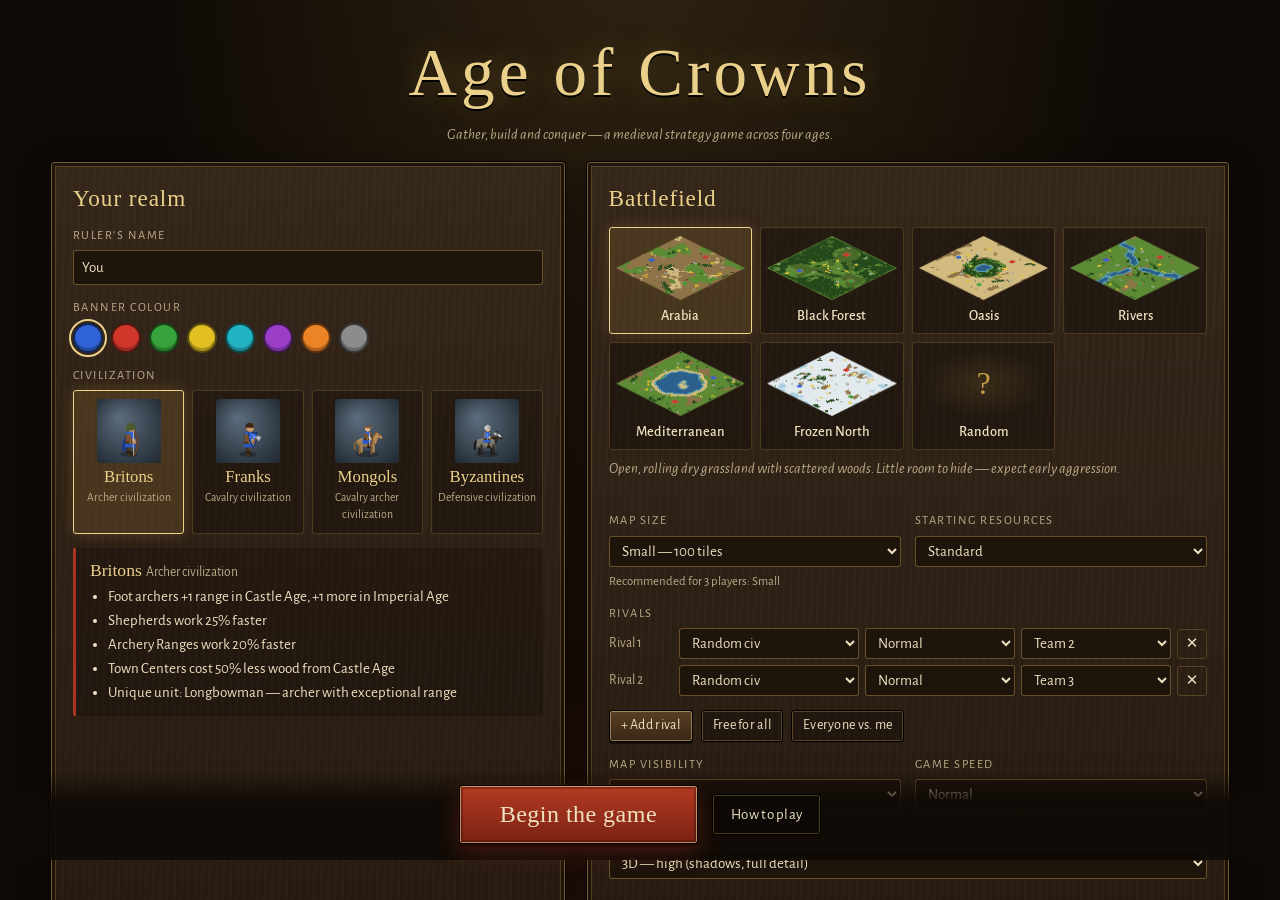
==== age-of-crowns/index.html @ 831b09b2 "Add Age of Crowns, a 3D browser RTS game, at /age-of-crowns/ Co-Authored-By: Claude Opus 5.5 <norepl" ====
<!doctype html>
<html lang="en">
<head>
<meta charset="utf-8">
<meta name="viewport" content="width=device-width, initial-scale=1, viewport-fit=cover">
<title>Age of Crowns</title>
<link rel="manifest" href="manifest.webmanifest">
<meta name="theme-color" content="#2d1f13">
<meta name="mobile-web-app-capable" content="yes">
<meta name="apple-mobile-web-app-capable" content="yes">
<meta name="apple-mobile-web-app-status-bar-style" content="black-translucent">
<link rel="apple-touch-icon" href="icons/apple-touch-icon.png">
<link rel="icon" href="icons/icon-192.png">
<link rel="preconnect" href="https://fonts.googleapis.com">
<link rel="preconnect" href="https://fonts.gstatic.com" crossorigin>
<link rel="stylesheet" href="https://fonts.googleapis.com/css2?family=IM+Fell+English+SC&family=Alegreya+Sans:ital,wght@0,400;0,500;0,700;1,400&display=swap">
<link rel="stylesheet" href="css/style.css">
</head>
<body>
<!-- ======================= MAIN MENU ======================= -->
<main id="menu">
  <header class="menu-head">
    <h1>Age of Crowns</h1>
    <p>Gather, build and conquer — a medieval strategy game across four ages.</p>
  </header>
  <div class="menu-grid">
    <section class="panel">
      <h2>Your realm</h2>
      <label class="field"><span>Ruler's name</span><input id="p-name" maxlength="24" autocomplete="off"></label>
      <div class="field"><span>Banner colour</span><div id="color-pick" class="swatches"></div></div>
      <div class="field"><span>Civilization</span><div id="civ-cards" class="civ-cards"></div></div>
      <div id="civ-detail" class="civ-detail"></div>
    </section>
    <section class="panel">
      <h2>Battlefield</h2>
      <div id="map-cards" class="map-cards"></div>
      <p id="map-desc" class="map-desc"></p>
      <div class="row2">
        <label class="field"><span>Map size</span>
          <select id="size-sel"><option value="tiny">Tiny — 80 tiles</option><option value="small">Small — 100 tiles</option><option value="medium">Medium — 120 tiles</option><option value="large">Large — 144 tiles</option></select>
          <small id="size-hint"></small></label>
        <label class="field"><span>Starting resources</span>
          <select id="res-sel"><option value="standard">Standard</option><option value="high">High</option><option value="deathmatch">Deathmatch</option></select></label>
      </div>
      <div class="field"><span>Rivals</span>
        <div id="opp-list"></div>
        <div class="opp-actions"><button id="opp-add" class="btn small">+ Add rival</button><button id="ffa" class="btn small ghost">Free for all</button><button id="all-vs-me" class="btn small ghost">Everyone vs. me</button></div>
      </div>
      <div class="row2">
        <label class="field"><span>Map visibility</span>
          <select id="reveal-sel"><option value="normal">Fog of war</option><option value="explored">Explored</option><option value="all">All visible</option></select></label>
        <label class="field"><span>Game speed</span>
          <select id="mspeed-sel"><option value="1">Slow</option><option value="1.5">Normal</option><option value="2">Fast</option><option value="3">Very fast</option></select></label>
      </div>
      <label class="field"><span>Graphics</span>
        <select id="gfx-sel"><option value="high">3D — high (shadows, full detail)</option><option value="medium">3D — medium</option><option value="low">3D — low (no shadows)</option><option value="2d">Classic 2D</option></select></label>
    </section>
  </div>
  <div class="menu-actions">
    <button id="start-btn" class="btn big">Begin the game</button>
    <button id="howto-btn" class="btn ghost">How to play</button>
  </div>
  <section id="howto" class="panel howto" hidden>
    <h2>How to play</h2>
    <div class="howto-cols">
      <div>
        <h3>Economy</h3>
        <p>Select villagers and right-click sheep, berries, trees, gold or stone to gather. Build a Lumber Camp, Mining Camp or Mill next to resources so villagers walk less. Farms give endless food once the hunt runs out.</p>
        <p>Houses each support 5 population. Advance through the Feudal, Castle and Imperial Ages at the Town Center once you own two buildings of the current age.</p>
        <h3>Victory</h3>
        <p>Destroy every enemy unit and building, or build a Wonder and keep it standing for five minutes.</p>
      </div>
      <div>
        <h3>Controls</h3>
        <dl class="keys">
          <dt>Left click / drag</dt><dd>Select; double-click selects all of a type on screen</dd>
          <dt>Right click</dt><dd>Move, attack, gather, build, repair, set rally point</dd>
          <dt>Shift + right click</dt><dd>Queue orders and waypoints</dd>
          <dt>Ctrl + right click</dt><dd>Attack-move</dd>
          <dt>Alt + right click</dt><dd>Garrison into a building</dd>
          <dt>Q W E R T / A S D F G / Z X C V B</dt><dd>Command grid hotkeys</dd>
          <dt>Ctrl + 1–9, then 1–9</dt><dd>Create and recall control groups</dd>
          <dt>. and ,</dt><dd>Next idle villager / all idle military</dd>
          <dt>H · Space · Del</dt><dd>Town Center · centre on selection · delete</dd>
          <dt>Arrows, screen edge, middle drag</dt><dd>Scroll; mouse wheel zooms</dd>
          <dt>F3 · F4 · F10 · + / −</dt><dd>Pause · scores · menu · game speed</dd>
        </dl>
        <h3>Touch screens</h3>
        <dl class="keys">
          <dt>Tap</dt><dd>Select; with units selected, tap the ground, a resource or an enemy to give the order</dd>
          <dt>Drag · pinch</dt><dd>Scroll the map · zoom</dd>
          <dt>Long-press, then drag</dt><dd>Draw a selection box (long-press alone selects all of that type)</dd>
          <dt>Double-tap a unit</dt><dd>Select all of that type on screen</dd>
          <dt>Placing a building</dt><dd>Drag the outline into place and lift your finger to build</dd>
          <dt>Long-press a button</dt><dd>Read what it does</dd>
        </dl>
      </div>
    </div>
  </section>
  <p class="small-screen-note">On a phone, turn it sideways for the best view of the battlefield.</p>
</main>

<!-- ======================= GAME ======================= -->
<div id="game" hidden>
  <canvas id="view"></canvas>
  <div id="hud">
    <div id="topbar"></div>
    <div id="notices" aria-live="polite"></div>
    <div id="scores"></div>
    <div id="bottom"></div>
    <div id="fps" hidden></div>
  </div>
  <div id="tooltip"></div>
</div>

<!-- ======================= PAUSE / SETTINGS ======================= -->
<div id="pause" class="overlay" hidden>
  <div class="panel modal">
    <h2 class="pause-title">Paused</h2>
    <div class="modal-actions">
      <button class="btn" data-act="resume">Resume</button>
      <button class="btn ghost" data-act="restart">Restart (new map)</button>
      <button class="btn ghost" data-act="resign">Resign</button>
      <button class="btn ghost" data-act="quit">Quit to main menu</button>
    </div>
    <h3>Settings</h3>
    <div class="settings">
      <label><span>Sound effects</span><input id="set-sfx" type="range" min="0" max="1" step="0.05"></label>
      <label><span>Music volume</span><input id="set-music" type="range" min="0" max="0.6" step="0.02"></label>
      <label class="chk"><input id="set-musicon" type="checkbox"> <span>Music</span></label>
      <label class="chk"><input id="set-edge" type="checkbox"> <span>Scroll at screen edge</span></label>
      <label><span>Scroll speed</span><input id="set-scroll" type="range" min="400" max="1800" step="50"></label>
      <label><span>Health bars</span><select id="set-hp"><option value="damaged">Selected &amp; damaged</option><option value="all">Always</option><option value="selected">Selected only</option></select></label>
      <label class="chk"><input id="set-hidpi" type="checkbox"> <span>Sharp rendering on high-DPI screens (slower)</span></label>
      <label class="chk"><input id="set-fps" type="checkbox"> <span>Show performance counter</span></label>
      <label><span>Graphics (next game)</span><select id="set-gfx"><option value="high">3D — high</option><option value="medium">3D — medium</option><option value="low">3D — low</option><option value="2d">Classic 2D</option></select></label>
    </div>
  </div>
</div>

<!-- ======================= END SCREEN ======================= -->
<div id="endscreen" class="overlay" hidden>
  <div class="panel modal wide">
    <h2 class="end-title">Victory</h2>
    <p class="end-reason"></p>
    <div class="end-table"></div>
    <h3>Population over time</h3>
    <canvas class="timeline" width="760" height="180"></canvas>
    <div class="modal-actions">
      <button class="btn" id="end-again">Play again</button>
      <button class="btn ghost" id="end-continue">Keep playing</button>
      <button class="btn ghost" id="end-menu">Main menu</button>
    </div>
  </div>
</div>

<script src="js/config.js"></script>
<script src="js/util.js"></script>
<script src="js/entities.js"></script>
<script src="js/path.js"></script>
<script src="js/map.js"></script>
<script src="js/game.js"></script>
<script src="js/ai.js"></script>
<script src="js/gfx.js"></script>
<script src="js/sprites_units.js"></script>
<script src="js/sprites_buildings.js"></script>
<script src="js/sprites_world.js"></script>
<script src="js/icons.js"></script>
<script src="js/render.js"></script>
<script src="js/vendor/three.min.js"></script>
<script src="js/r3d/core.js"></script>
<script src="js/r3d/terrain.js"></script>
<script src="js/r3d/models.js"></script>
<script src="js/r3d/units3d.js"></script>
<script src="js/r3d/render3d.js"></script>
<script src="js/audio.js"></script>
<script src="js/ui.js"></script>
<script src="js/input.js"></script>
<script src="js/main.js"></script>
</body>
</html>
---- age-of-crowns/css/style.css ----
/* Layout concept: a carved walnut command desk framing the battlefield —
   brass-trimmed wooden panels, parchment text, one crimson accent. */
:root {
  --wood-0: #0f0a06;
  --wood-1: #1d140c;
  --wood-2: #2d1f13;
  --wood-3: #3f2c1b;
  --brass: #c49a45;
  --brass-l: #ead08a;
  --parch: #efe2c0;
  --parch-d: #b9a986;
  --ink: #2a1f15;
  --crimson: #a8331f;
  --moss: #6f9a3e;
  --warn: #e2b33c;
  --font-display: 'IM Fell English SC', 'Palatino Linotype', Georgia, serif;
  --font-body: 'Alegreya Sans', 'Segoe UI', system-ui, sans-serif;
  color-scheme: dark;
}
* { box-sizing: border-box; }
html, body { height: 100%; margin: 0; }
body {
  background: var(--wood-0);
  color: var(--parch);
  font: 15px/1.4 var(--font-body);
  overflow: hidden;
  -webkit-font-smoothing: antialiased;
}
button, select, input { font: inherit; color: inherit; }
button { cursor: pointer; }
:focus-visible { outline: 2px solid var(--brass-l); outline-offset: 2px; }
[hidden] { display: none !important; }

/* ---------------------------------------------------------------- panels & buttons */
.panel {
  background:
    linear-gradient(180deg, rgba(255,235,190,0.04), rgba(0,0,0,0.12)),
    repeating-linear-gradient(92deg, rgba(255,255,255,0.012) 0 3px, rgba(0,0,0,0.03) 3px 7px),
    var(--wood-2);
  border: 1px solid #000;
  box-shadow: inset 0 0 0 1px rgba(196,154,69,0.55), inset 0 0 0 4px var(--wood-1), inset 0 0 0 5px rgba(196,154,69,0.25), 0 10px 30px rgba(0,0,0,0.5);
  border-radius: 4px;
  padding: 20px 22px;
}
h1, h2, h3 { font-family: var(--font-display); font-weight: 400; color: var(--brass-l); text-wrap: balance; margin: 0; }
h2 { font-size: 1.45rem; letter-spacing: 0.04em; margin-bottom: 12px; }
h3 { font-size: 1.1rem; margin: 14px 0 6px; }
.btn {
  background: linear-gradient(180deg, #5a3f24, #3a2716);
  border: 1px solid #000;
  box-shadow: inset 0 0 0 1px rgba(234,208,138,0.5), 0 2px 0 rgba(0,0,0,0.5);
  color: var(--parch);
  padding: 9px 18px;
  border-radius: 3px;
  letter-spacing: 0.02em;
  transition: filter .12s, transform .06s;
}
.btn:hover { filter: brightness(1.18); }
.btn:active { transform: translateY(1px); }
.btn:disabled { opacity: .45; cursor: default; filter: none; }
.btn.ghost { background: rgba(0,0,0,0.25); box-shadow: inset 0 0 0 1px rgba(196,154,69,0.35); }
.btn.small { padding: 5px 11px; font-size: 0.88rem; }
.btn.big {
  font-family: var(--font-display); font-size: 1.5rem; padding: 12px 40px;
  background: linear-gradient(180deg, #b53a22, #7a2214);
  box-shadow: inset 0 0 0 1px rgba(255,210,150,0.6), inset 0 0 0 3px rgba(0,0,0,0.25), 0 3px 0 #2a0a04, 0 8px 22px rgba(168,51,31,0.35);
}
select, input[type=text], input:not([type]) {
  background: var(--wood-1); border: 1px solid rgba(196,154,69,0.45); border-radius: 3px; padding: 6px 8px; min-width: 0;
}

/* ---------------------------------------------------------------- menu */
#menu {
  height: 100%;
  overflow-y: auto;
  padding: 26px max(16px, env(safe-area-inset-right, 0px)) 40px max(16px, env(safe-area-inset-left, 0px));
  background:
    radial-gradient(ellipse at 50% -10%, rgba(196,154,69,0.18), transparent 55%),
    radial-gradient(ellipse at 50% 120%, rgba(168,51,31,0.18), transparent 50%),
    var(--wood-0);
}
.menu-head { text-align: center; margin: 0 auto 16px; }
.menu-head h1 { font-size: clamp(2.4rem, 6vw, 4.2rem); letter-spacing: 0.06em; text-shadow: 0 2px 0 #000, 0 0 30px rgba(196,154,69,0.35); }
.menu-head p { color: var(--parch-d); margin: 4px 0 0; font-style: italic; }
.menu-grid { display: grid; grid-template-columns: minmax(0, 1fr) minmax(0, 1.25fr); gap: 20px; max-width: 1180px; margin: 0 auto; }
.field { display: flex; flex-direction: column; gap: 6px; margin-bottom: 14px; min-width: 0; }
.field > span { font-size: 0.78rem; text-transform: uppercase; letter-spacing: 0.12em; color: var(--parch-d); }
.field small { color: var(--parch-d); font-size: 0.8rem; }
.row2 { display: grid; grid-template-columns: 1fr 1fr; gap: 14px; }
.swatches { display: flex; gap: 8px; flex-wrap: wrap; }
.swatch { width: 30px; height: 30px; border-radius: 50%; border: 2px solid rgba(0,0,0,0.6); box-shadow: inset 0 -3px 0 rgba(0,0,0,0.25); }
.swatch.on { outline: 2px solid var(--brass-l); outline-offset: 2px; }
.civ-cards { display: grid; grid-template-columns: repeat(4, minmax(0, 1fr)); gap: 8px; }
.civ-card {
  display: flex; flex-direction: column; align-items: center; gap: 2px; padding: 8px 4px 9px;
  background: rgba(0,0,0,0.25); border: 1px solid rgba(196,154,69,0.25); border-radius: 3px; text-align: center;
}
.civ-card img { width: 64px; height: 64px; border-radius: 3px; image-rendering: auto; }
.civ-card b { font-family: var(--font-display); font-weight: 400; font-size: 1.05rem; color: var(--brass-l); }
.civ-card span { font-size: 0.74rem; color: var(--parch-d); }
.civ-card.on { background: rgba(196,154,69,0.16); border-color: var(--brass-l); box-shadow: 0 0 14px rgba(196,154,69,0.25); }
.civ-detail { background: rgba(0,0,0,0.22); border-left: 3px solid var(--crimson); padding: 10px 14px; border-radius: 2px; }
.civ-detail h3 { margin: 0 0 4px; }
.civ-detail small { font-family: var(--font-body); color: var(--parch-d); font-size: 0.85rem; }
.civ-detail ul { margin: 0; padding-left: 18px; }
.civ-detail li { margin: 3px 0; }
.map-cards { display: grid; grid-template-columns: repeat(auto-fill, minmax(118px, 1fr)); gap: 8px; }
.map-card { background: rgba(0,0,0,0.3); border: 1px solid rgba(196,154,69,0.25); border-radius: 3px; padding: 6px 6px 7px; display: flex; flex-direction: column; align-items: center; gap: 4px; }
.map-card canvas, .map-card .rand { width: 100%; max-width: 132px; aspect-ratio: 132 / 70; display: block; }
.map-card .rand { display: grid; place-items: center; font-family: var(--font-display); font-size: 2rem; color: var(--brass); background: radial-gradient(ellipse, rgba(196,154,69,0.15), transparent 70%); }
.map-card b { font-weight: 500; font-size: 0.9rem; }
.map-card.on { border-color: var(--brass-l); background: rgba(196,154,69,0.14); box-shadow: 0 0 14px rgba(196,154,69,0.22); }
.map-desc { color: var(--parch-d); min-height: 2.8em; margin: 8px 0 12px; font-style: italic; }
#opp-list { display: flex; flex-direction: column; gap: 6px; }
.opp { display: grid; grid-template-columns: 64px minmax(0, 1.2fr) minmax(0, 1fr) minmax(0, 1fr) 30px; gap: 6px; align-items: center; }
.opp-n { font-size: 0.85rem; color: var(--parch-d); }
.opp-del { background: none; border: 1px solid rgba(196,154,69,0.3); border-radius: 3px; height: 30px; }
.opp-del:disabled { opacity: 0.3; }
.opp-actions { display: flex; gap: 8px; flex-wrap: wrap; margin-top: 8px; }
.menu-actions { position: sticky; bottom: 0; z-index: 5; display: flex; justify-content: center; gap: 14px; margin: 18px -16px 18px; padding: 14px 16px 16px; flex-wrap: wrap; align-items: center; background: linear-gradient(180deg, rgba(15,10,6,0), rgba(15,10,6,0.92) 35%); }
.howto { max-width: 1180px; margin: 0 auto; }
.howto-cols { display: grid; grid-template-columns: 1fr 1fr; gap: 28px; }
.howto p { margin: 4px 0 10px; max-width: 65ch; }
.keys { display: grid; grid-template-columns: auto 1fr; gap: 5px 14px; margin: 0; }
.keys dt { font-weight: 700; color: var(--brass-l); font-size: 0.9rem; }
.keys dd { margin: 0; }
.small-screen-note { display: none; text-align: center; color: var(--parch-d); }
body.touch .small-screen-note { display: block; }

/* ---------------------------------------------------------------- game */
#game, #view { position: fixed; inset: 0; }
#view { display: block; width: 100%; height: 100%; }
#hud { position: fixed; inset: 0; pointer-events: none; }
#hud > * { pointer-events: auto; }
#topbar {
  position: absolute; top: 0; left: 0; right: 0; height: 40px;
  display: flex; align-items: center; justify-content: space-between; gap: 12px;
  padding: 0 max(12px, env(safe-area-inset-right, 0px)) 0 max(12px, env(safe-area-inset-left, 0px));
  background: linear-gradient(180deg, #3a2816, #24180d);
  border-bottom: 2px solid #000;
  box-shadow: inset 0 -1px 0 rgba(196,154,69,0.55), 0 3px 12px rgba(0,0,0,0.45);
  font-variant-numeric: tabular-nums;
}
.res-row { display: flex; align-items: center; gap: 4px; min-width: 0; }
.res { display: flex; align-items: center; gap: 5px; padding: 3px 10px 3px 6px; background: rgba(0,0,0,0.3); border: 1px solid rgba(196,154,69,0.22); border-radius: 3px; min-width: 76px; font-weight: 700; font-size: 1.02rem; }
.res img { width: 20px; height: 20px; }
.res.housed span { color: #ff8a6a; }
.idle-btn { background: rgba(0,0,0,0.3); border: 1px solid rgba(196,154,69,0.22); border-radius: 3px; padding: 3px 9px; font-size: 0.9rem; color: var(--parch-d); }
.idle-btn.has { color: #fff; border-color: var(--warn); box-shadow: 0 0 8px rgba(226,179,60,0.4); }
.age-block { text-align: center; line-height: 1.05; }
#age-label { font-family: var(--font-display); font-size: 1.3rem; color: var(--brass-l); }
#age-prog { font-size: 0.72rem; color: var(--parch-d); min-height: 0.8em; }
.top-right { display: flex; align-items: center; gap: 6px; }
.top-right button, .top-right select { background: rgba(0,0,0,0.3); border: 1px solid rgba(196,154,69,0.3); border-radius: 3px; padding: 3px 9px; font-size: 0.9rem; }
#clock { font-weight: 700; min-width: 58px; text-align: right; margin-right: 4px; }

#notices { position: absolute; top: 50px; left: 50%; transform: translateX(-50%); display: flex; flex-direction: column; align-items: center; gap: 4px; pointer-events: none; width: min(640px, 92vw); }
.notice { background: rgba(15,10,6,0.82); border: 1px solid rgba(196,154,69,0.35); padding: 5px 14px; border-radius: 3px; font-size: 0.95rem; text-align: center; text-shadow: 0 1px 0 #000; transition: opacity .5s; }
.notice.alert { border-color: #e04a30; color: #ffb4a0; font-weight: 700; }
.notice.warn { color: #ffe08a; }
.notice.good { color: #c4f0a0; border-color: rgba(111,154,62,0.6); }
.notice.tip { color: var(--parch-d); font-style: italic; }
.notice.fade { opacity: 0; }

#scores { position: absolute; top: 48px; right: 10px; min-width: 220px; padding: 10px 12px; background: rgba(15,10,6,0.88); border: 1px solid rgba(196,154,69,0.4); border-radius: 3px; display: none; font-variant-numeric: tabular-nums; }
#scores.show { display: block; }
#scores h4 { margin: 0 0 6px; font-family: var(--font-display); font-weight: 400; color: var(--brass-l); font-size: 1.05rem; }
.sc-row { display: grid; grid-template-columns: 12px 1fr auto auto; gap: 8px; align-items: center; padding: 2px 0; font-size: 0.92rem; }
.sc-row i { width: 12px; height: 12px; border-radius: 2px; }
.sc-row em { color: var(--parch-d); font-size: 0.8rem; }
.sc-row.dead { opacity: 0.45; text-decoration: line-through; }

#bottom {
  position: absolute; left: 0; right: 0; bottom: 0; height: 192px;
  display: grid; grid-template-columns: 300px minmax(0, 1fr) 324px; gap: 0;
  background:
    repeating-linear-gradient(92deg, rgba(255,255,255,0.015) 0 3px, rgba(0,0,0,0.035) 3px 8px),
    linear-gradient(180deg, #3a2816, #1c130b);
  border-top: 2px solid #000;
  box-shadow: inset 0 1px 0 rgba(196,154,69,0.6), 0 -4px 16px rgba(0,0,0,0.5);
  padding-bottom: env(safe-area-inset-bottom, 0px);
}
#bottom > * { min-width: 0; }
#cmd-wrap { padding: 8px 10px 10px 12px; border-right: 1px solid rgba(196,154,69,0.25); }
#cmd-title { font-family: var(--font-display); color: var(--brass-l); font-size: 1rem; height: 20px; white-space: nowrap; overflow: hidden; text-overflow: ellipsis; }
#cmd-grid { display: grid; grid-template-columns: repeat(5, 52px); grid-auto-rows: 52px; gap: 3px; margin-top: 4px; }
.cmd { position: relative; padding: 0; border: 1px solid #000; border-radius: 2px; background: #1a120a; box-shadow: inset 0 0 0 1px rgba(196,154,69,0.5); overflow: hidden; }
.cmd img { width: 100%; height: 100%; display: block; }
.cmd .hk { position: absolute; left: 2px; bottom: 1px; font-size: 10px; font-weight: 700; color: #fff; text-shadow: 0 0 3px #000, 0 0 2px #000; font-style: normal; }
.cmd .badge { position: absolute; right: 2px; top: 1px; font-size: 12px; font-weight: 700; font-style: normal; color: #fff; text-shadow: 0 0 3px #000, 0 0 2px #000; }
.cmd .prog { position: absolute; left: 0; bottom: 0; height: 4px; background: var(--brass-l); width: 0; text-decoration: none; }
.cmd:hover { box-shadow: inset 0 0 0 2px var(--brass-l); }
.cmd.dis img { filter: grayscale(0.85) brightness(0.6); }
.cmd.locked img { filter: grayscale(1) brightness(0.4); }
.cmd.active { box-shadow: inset 0 0 0 3px #8ff070, 0 0 14px rgba(127,224,96,0.8); }
.cmd.active img { filter: brightness(1.25); }
.cmd:active, .cmd.pressed { transform: scale(0.9); filter: brightness(1.45); box-shadow: inset 0 0 0 2px var(--brass-l), 0 0 12px rgba(234,208,138,0.7); }
.cmd { transition: transform .08s, filter .12s; }
#mode-hint {
  position: absolute; left: 50%; bottom: 204px; transform: translateX(-50%); max-width: min(720px, 92vw);
  padding: 7px 16px; border-radius: 3px; text-align: center; pointer-events: none;
  background: rgba(15,10,6,0.9); border: 1px solid #7fe060; box-shadow: 0 0 14px rgba(127,224,96,0.35);
  font-size: 0.95rem; color: var(--parch);
}
#mode-hint b { color: #b8f09a; font-weight: 700; }
.cmd.empty { background: rgba(0,0,0,0.25); box-shadow: inset 0 0 0 1px rgba(196,154,69,0.12); pointer-events: none; }
.cmd.empty .hk, .cmd.empty img { display: none; }

#info { padding: 12px 16px; overflow: hidden; }
.info-empty .civ-name { font-family: var(--font-display); color: var(--brass-l); font-size: 1.15rem; margin-bottom: 4px; }
.info-empty ul { margin: 0; padding-left: 18px; color: var(--parch-d); font-size: 0.9rem; columns: 2; column-gap: 26px; }
.info-single { display: flex; gap: 14px; align-items: flex-start; height: 100%; }
.portrait { flex: none; width: 92px; height: 92px; border: 1px solid #000; box-shadow: inset 0 0 0 1px rgba(196,154,69,0.55); border-radius: 2px; overflow: hidden; background: #111; }
.portrait img { width: 100%; height: 100%; }
.res-portrait { display: grid; place-items: center; background: radial-gradient(#4a3a24, #1a120a); }
.res-portrait img { width: 56px; height: 56px; }
.meta { flex: 1; min-width: 0; }
.meta .name { font-family: var(--font-display); font-size: 1.25rem; color: var(--brass-l); white-space: nowrap; overflow: hidden; text-overflow: ellipsis; }
.meta .owner { font-family: var(--font-body); font-size: 0.85rem; margin-left: 6px; }
.hp { position: relative; height: 16px; background: #220d08; border: 1px solid #000; border-radius: 2px; margin: 6px 0; max-width: 300px; }
.hp div { height: 100%; border-radius: 1px; }
.hp span { position: absolute; inset: 0; text-align: center; font-size: 0.78rem; line-height: 14px; font-weight: 700; text-shadow: 0 1px 1px #000; font-variant-numeric: tabular-nums; }
.stats { display: flex; gap: 4px 14px; flex-wrap: wrap; font-size: 0.95rem; font-variant-numeric: tabular-nums; }
.stats span b { font-weight: 400; font-size: 0.72rem; text-transform: uppercase; letter-spacing: 0.08em; color: var(--parch-d); margin-right: 4px; }
.bonus { font-size: 0.82rem; color: #f0c070; margin-top: 2px; }
.status { color: var(--parch-d); font-size: 0.92rem; margin-top: 3px; }
.status.wonder { color: #ffd76a; font-weight: 700; }
.big-amount { display: flex; align-items: center; gap: 8px; font-size: 1.4rem; font-weight: 700; margin-top: 10px; }
.big-amount img { width: 28px; height: 28px; }
.queue { flex: none; width: 250px; }
.q-main { display: flex; gap: 8px; align-items: center; cursor: pointer; }
.q-main img { width: 46px; height: 46px; border: 1px solid #000; box-shadow: inset 0 0 0 1px rgba(196,154,69,0.5); }
.q-main > div { flex: 1; min-width: 0; }
.q-name { font-size: 0.92rem; }
.q-name em { color: #ff9a7a; font-style: normal; font-size: 0.8rem; }
.q-bar { height: 8px; background: #1a120a; border: 1px solid #000; margin-top: 4px; }
.q-bar div { height: 100%; background: linear-gradient(90deg, #c49a45, #ead08a); }
.q-rest { display: flex; flex-wrap: wrap; gap: 3px; margin-top: 6px; }
.q-rest img { width: 32px; height: 32px; border: 1px solid #000; cursor: pointer; }
.info-multi { display: flex; flex-wrap: wrap; gap: 3px; align-content: flex-start; max-height: 168px; overflow: hidden; }
.mini { position: relative; width: 40px; height: 44px; border: 1px solid #000; background: #111; cursor: pointer; }
.mini img { width: 40px; height: 40px; display: block; }
.mini i { position: absolute; left: 0; bottom: 0; height: 4px; }
.more { align-self: center; padding: 0 8px; color: var(--parch-d); }

#mini-wrap { position: relative; padding: 8px 10px; border-left: 1px solid rgba(196,154,69,0.25); display: flex; flex-direction: column; align-items: center; gap: 4px; }
#minimap { width: 300px; height: 160px; cursor: pointer; background: radial-gradient(ellipse, #0e0a06 60%, transparent 61%); }
.mini-btns { display: flex; gap: 4px; }
.mini-btns button { background: rgba(0,0,0,0.35); border: 1px solid rgba(196,154,69,0.3); border-radius: 3px; padding: 1px 9px; font-size: 0.8rem; }

#tooltip {
  position: fixed; left: 0; top: 0; max-width: 320px; pointer-events: none; z-index: 30;
  background: rgba(20,13,7,0.96); border: 1px solid var(--brass); border-radius: 3px; padding: 8px 11px;
  box-shadow: 0 6px 20px rgba(0,0,0,0.6); opacity: 0; transition: opacity .08s; font-size: 0.9rem;
}
#tooltip.show { opacity: 1; }
#tooltip h4 { margin: 0 0 4px; font-family: var(--font-display); font-weight: 400; font-size: 1.05rem; color: var(--brass-l); display: flex; justify-content: space-between; gap: 10px; }
#tooltip kbd { font-family: var(--font-body); font-size: 0.75rem; border: 1px solid rgba(196,154,69,0.5); border-radius: 2px; padding: 0 5px; color: var(--parch); }
#tooltip p { margin: 3px 0; }
#tooltip .cost { display: flex; gap: 10px; margin: 2px 0 4px; font-weight: 700; }
#tooltip .cost span { display: flex; align-items: center; gap: 3px; }
#tooltip .cost img { width: 16px; height: 16px; }
#tooltip .cost .short { color: #ff7a6a; }
#tooltip .stats { color: var(--parch-d); font-size: 0.82rem; }
#tooltip .why { color: #ff8a6a; }
#tooltip .hint { color: var(--parch-d); font-size: 0.78rem; font-style: italic; }
#fps { position: absolute; left: 10px; bottom: 200px; font: 12px/1 ui-monospace, monospace; background: rgba(0,0,0,0.6); padding: 4px 6px; border-radius: 2px; color: #cfe8b0; }

/* ---------------------------------------------------------------- overlays */
.overlay { position: fixed; inset: 0; z-index: 40; display: flex; background: rgba(5,3,1,0.6); backdrop-filter: blur(2px); padding: 16px; overflow-y: auto; }
.modal { width: min(560px, 100%); margin: auto; }
.modal.wide { width: min(900px, 100%); }
.modal-actions { display: flex; gap: 8px; flex-wrap: wrap; margin: 10px 0 4px; }
.settings { display: grid; grid-template-columns: 1fr 1fr; gap: 10px 18px; }
.settings label { display: flex; flex-direction: column; gap: 4px; font-size: 0.9rem; color: var(--parch-d); }
.settings label.chk { flex-direction: row; align-items: center; gap: 8px; color: var(--parch); }
.settings input[type=range] { accent-color: var(--brass); }
.end-title { font-size: 2.6rem; text-align: center; letter-spacing: 0.08em; }
.end-title.won { color: #f0d070; text-shadow: 0 0 24px rgba(240,208,112,0.35); }
.end-title.lost { color: #e07a5a; }
.end-reason { text-align: center; color: var(--parch-d); margin: 2px 0 14px; }
.end-table { overflow-x: auto; }
.end-table table { width: 100%; border-collapse: collapse; font-variant-numeric: tabular-nums; font-size: 0.92rem; }
.end-table th, .end-table td { padding: 2px 8px; text-align: right; border-bottom: 1px solid rgba(196,154,69,0.15); white-space: nowrap; }
.end-table tbody th { text-align: left; color: var(--parch-d); font-weight: 400; }
.end-table thead th { color: var(--parch); vertical-align: bottom; }
.end-table thead i { display: inline-block; width: 10px; height: 10px; border-radius: 2px; margin-right: 5px; }
.end-table thead small { display: block; color: var(--parch-d); font-weight: 400; }
.timeline { width: 100%; max-width: 100%; height: auto; background: rgba(0,0,0,0.25); border-radius: 3px; }

/* ---------------------------------------------------------------- responsive */
@media (max-width: 1100px) {
  #bottom { grid-template-columns: 290px minmax(0, 1fr) 250px; }
  #minimap { width: 230px; height: 123px; }
  .queue { width: 180px; }
  .info-empty ul { columns: 1; }
}
@media (max-width: 860px) {
  .menu-grid, .howto-cols { grid-template-columns: minmax(0, 1fr); }

  #bottom { grid-template-columns: 284px minmax(0, 1fr); height: 186px; }
  #mini-wrap { display: none; }
  .queue { display: none; }
  .age-block { display: none; }
}
@media (max-width: 560px) {
  .civ-cards { grid-template-columns: repeat(2, minmax(0, 1fr)); }
  .row2 { grid-template-columns: minmax(0, 1fr); }
  .opp { grid-template-columns: minmax(0, 1fr) minmax(0, 1fr); }
  .opp-n { grid-column: 1 / -1; }
  #bottom { grid-template-columns: minmax(0, 1fr); }
  #info { display: none; }
  .res { min-width: 0; padding: 2px 6px; }
  .top-right #btn-score, .top-right select { display: none; }
  .settings { grid-template-columns: minmax(0, 1fr); }
}
/* ---------------------------------------------------------------- touch devices */
#touchbar { display: none; }
body.touch { -webkit-user-select: none; user-select: none; -webkit-touch-callout: none; }
body.touch #view { touch-action: none; }
body.touch button, body.touch select { touch-action: manipulation; }
body.touch #touchbar {
  display: flex; flex-direction: column; gap: 8px; position: absolute;
  right: max(10px, env(safe-area-inset-right, 0px)); bottom: 204px;
}
#touchbar button {
  width: 52px; height: 44px; border-radius: 6px; font-size: 0.85rem; font-weight: 700;
  background: rgba(29,20,12,0.88); border: 1px solid rgba(196,154,69,0.6); color: var(--parch);
  box-shadow: 0 2px 8px rgba(0,0,0,0.5);
}
#touchbar button:active { background: rgba(196,154,69,0.4); }
body.touch .cmd .hk { display: none; }
body.touch #mm-bell, body.touch #btn-score { display: none; }

/* ---------------------------------------------------------------- compact layout
   Phones held sideways (and other short screens): the map gets almost the
   whole screen; commands dock on the right edge, minimap bottom-left,
   selection details float as a small card at the bottom. */
body.compact #topbar { height: 30px; gap: 6px; padding: 0 max(8px, env(safe-area-inset-right, 0px)) 0 max(8px, env(safe-area-inset-left, 0px)); }
body.compact .res { min-width: 0; padding: 1px 6px 1px 4px; font-size: 0.86rem; gap: 3px; }
body.compact .res img { width: 15px; height: 15px; }
body.compact .idle-btn { padding: 1px 6px; font-size: 0.78rem; }
body.compact #age-label { font-size: 0.95rem; }
body.compact #age-prog { display: none; }
body.compact .top-right button, body.compact .top-right select { padding: 1px 7px; font-size: 0.78rem; }
body.compact #btn-score, body.compact #speed-sel { display: none; }
body.compact #clock { min-width: 40px; font-size: 0.82rem; }
body.compact #bottom { position: static; height: 0; display: block; border: 0; box-shadow: none; background: none; padding: 0; }
body.compact #cmd-wrap {
  position: fixed; top: 34px; bottom: 4px; right: max(0px, env(safe-area-inset-right, 0px)); width: 158px; padding: 4px 6px;
  background: linear-gradient(180deg, rgba(58,40,22,0.94), rgba(28,19,11,0.94)); border: 1px solid #000; border-right: 0;
  box-shadow: inset 1px 0 0 rgba(196,154,69,0.55), -4px 0 14px rgba(0,0,0,0.45); border-radius: 6px 0 0 6px; overflow-y: auto;
}
body.compact #cmd-title { font-size: 0.82rem; height: 18px; text-align: center; }
body.compact #cmd-grid { grid-template-columns: repeat(3, 46px); grid-auto-rows: 46px; gap: 3px; justify-content: center; }
body.compact .cmd.empty { display: none; }
body.compact #info {
  position: fixed; left: calc(max(6px, env(safe-area-inset-left, 0px)) + 186px); right: 170px; bottom: max(6px, env(safe-area-inset-bottom, 0px));
  max-width: 460px; max-height: 72px; padding: 5px 8px; overflow: hidden;
  background: rgba(24,16,9,0.9); border: 1px solid rgba(196,154,69,0.55); border-radius: 6px; box-shadow: 0 4px 14px rgba(0,0,0,0.5);
}
body.compact #info.empty { display: none; }
body.compact .info-single { gap: 8px; }
body.compact .portrait { width: 52px; height: 52px; }
body.compact .meta .name { font-size: 0.95rem; }
body.compact .meta .owner, body.compact .stats, body.compact .bonus, body.compact .q-rest { display: none; }
body.compact .hp { height: 13px; margin: 3px 0; } body.compact .hp span { line-height: 11px; font-size: 0.7rem; }
body.compact .status { font-size: 0.76rem; margin-top: 1px; white-space: nowrap; overflow: hidden; text-overflow: ellipsis; }
body.compact .queue { width: 120px; display: block; } body.compact .q-main img { width: 34px; height: 34px; } body.compact .q-name { font-size: 0.78rem; }
body.compact .info-multi { max-height: 62px; } body.compact .mini { width: 30px; height: 30px; } body.compact .mini img { width: 30px; height: 26px; }
body.compact #mini-wrap {
  position: fixed; left: max(6px, env(safe-area-inset-left, 0px)); bottom: max(6px, env(safe-area-inset-bottom, 0px)); display: flex; padding: 3px;
  background: rgba(24,16,9,0.9); border: 1px solid rgba(196,154,69,0.55); border-radius: 6px;
}
body.compact #minimap { width: 168px; height: 90px; }
body.compact .mini-btns { display: none; }
body.compact #touchbar, body.compact.touch #touchbar { right: auto; left: max(8px, env(safe-area-inset-left, 0px)); bottom: 108px; flex-direction: row; }
body.compact #touchbar button { width: 44px; height: 38px; }
body.compact #mode-hint { top: 36px; bottom: auto; font-size: 0.8rem; padding: 4px 10px; margin-left: -79px; }
body.compact #notices { top: 66px; margin-left: -79px; }
body.compact .notice { font-size: 0.8rem; padding: 3px 10px; }
body.compact #scores { top: 36px; right: 166px; }
body.compact #fps { bottom: 104px; left: 190px; }
body.compact #tooltip { max-width: 260px; font-size: 0.82rem; }

/* portrait phones: commands only */
@media (max-width: 560px) and (min-height: 561px) {
  body.touch #touchbar { bottom: 196px; }
  #mode-hint { bottom: 196px; }
}

@media (prefers-reduced-motion: reduce) {
  * { transition: none !important; }
}
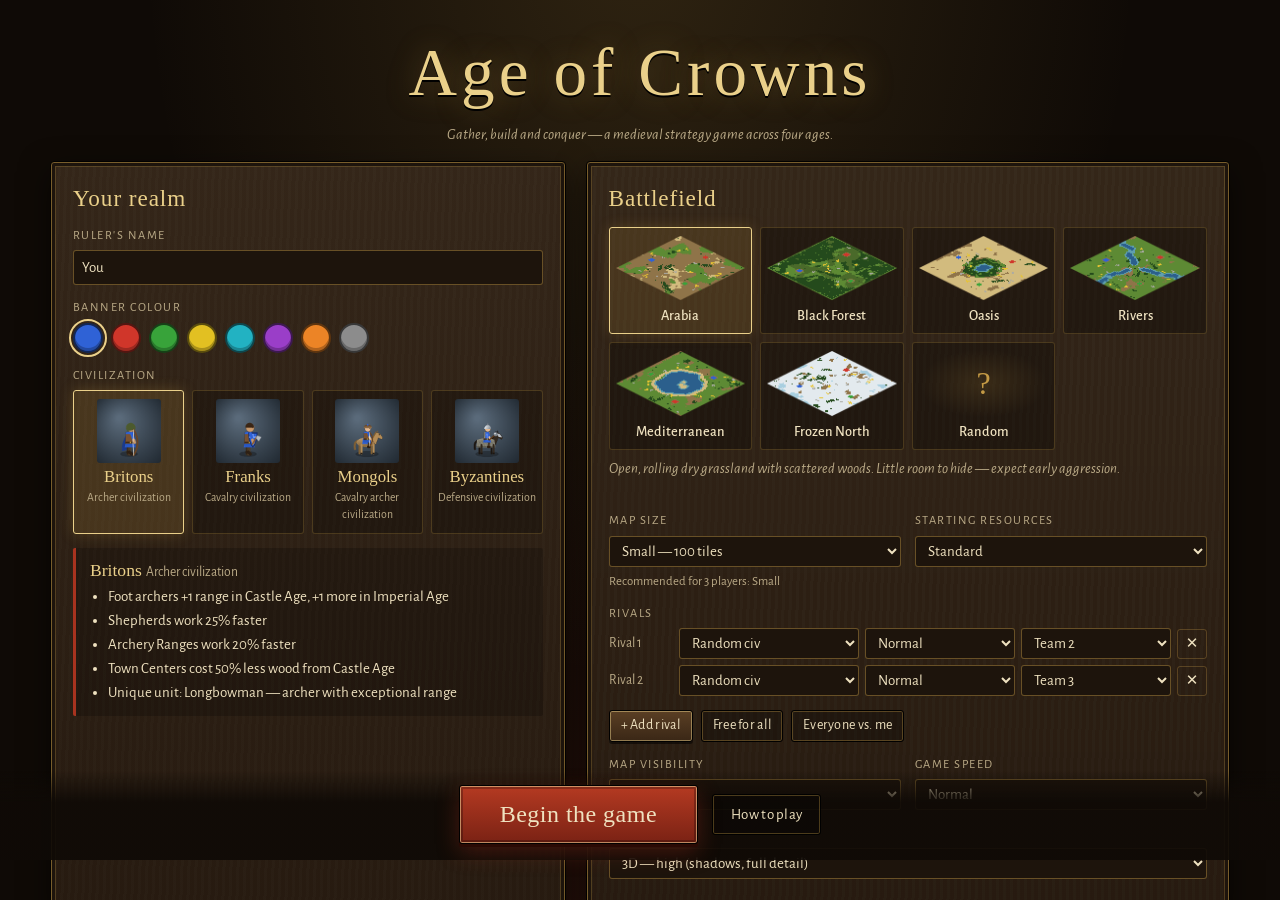
==== commit 53a9798d: "Update Age of Crowns" ====
--- a/age-of-crowns/index.html
+++ b/age-of-crowns/index.html
@@ -111,6 +111,7 @@
     <div id="fps" hidden></div>
   </div>
   <div id="tooltip"></div>
+  <form id="chat" hidden><input id="chat-input" placeholder="Type a cheat code and press Enter (Esc to close)" autocomplete="off" spellcheck="false"></form>
 </div>
 
 <!-- ======================= PAUSE / SETTINGS ======================= -->
@@ -123,6 +124,12 @@
       <button class="btn ghost" data-act="resign">Resign</button>
       <button class="btn ghost" data-act="quit">Quit to main menu</button>
     </div>
+    <details class="cheats">
+      <summary>Cheats</summary>
+      <p class="cheat-hint">Tap a cheat to use it. On a keyboard you can also press <kbd>Enter</kbd> during play and type the code.</p>
+      <div id="cheat-list"></div>
+      <form id="cheat-form" class="cheat-form"><input id="cheat-input" placeholder="Type a cheat code…" autocomplete="off" autocapitalize="off" spellcheck="false"><button class="btn small" type="submit">Use</button></form>
+    </details>
     <h3>Settings</h3>
     <div class="settings">
       <label><span>Sound effects</span><input id="set-sfx" type="range" min="0" max="1" step="0.05"></label>
--- a/age-of-crowns/css/style.css
+++ b/age-of-crowns/css/style.css
@@ -314,6 +314,23 @@
   .top-right #btn-score, .top-right select { display: none; }
   .settings { grid-template-columns: minmax(0, 1fr); }
 }
+/* ---------------------------------------------------------------- cheats */
+.cheats { margin: 14px 0 6px; border: 1px solid rgba(196,154,69,0.35); border-radius: 4px; padding: 8px 12px; background: rgba(0,0,0,0.2); }
+.cheats summary { cursor: pointer; font-family: var(--font-display); color: var(--brass-l); font-size: 1.1rem; }
+.cheat-hint { color: var(--parch-d); font-size: 0.85rem; margin: 6px 0 8px; }
+.cheat-hint kbd { border: 1px solid rgba(196,154,69,0.5); border-radius: 2px; padding: 0 4px; font-size: 0.8rem; }
+#cheat-list { display: grid; grid-template-columns: repeat(auto-fill, minmax(200px, 1fr)); gap: 6px; max-height: 42vh; overflow-y: auto; }
+.cheat { display: flex; flex-direction: column; align-items: flex-start; gap: 1px; text-align: left; padding: 6px 9px; border-radius: 3px; background: rgba(0,0,0,0.3); border: 1px solid rgba(196,154,69,0.3); }
+.cheat b { font-weight: 700; color: var(--brass-l); font-size: 0.9rem; }
+.cheat span { color: var(--parch-d); font-size: 0.78rem; }
+.cheat:hover { border-color: var(--brass-l); }
+.cheat.used { background: rgba(111,154,62,0.45); border-color: #8ff070; }
+.cheat-form { display: flex; gap: 6px; margin-top: 8px; }
+.cheat-form input { flex: 1; min-width: 0; }
+#chat { position: fixed; left: 50%; bottom: 210px; transform: translateX(-50%); width: min(460px, 90vw); z-index: 35; }
+#chat input { width: 100%; padding: 8px 12px; font-size: 1rem; background: rgba(15,10,6,0.94); border: 1px solid var(--brass); border-radius: 3px; color: var(--parch); }
+body.compact #chat { bottom: auto; top: 40px; }
+
 /* ---------------------------------------------------------------- touch devices */
 #touchbar { display: none; }
 body.touch { -webkit-user-select: none; user-select: none; -webkit-touch-callout: none; }
